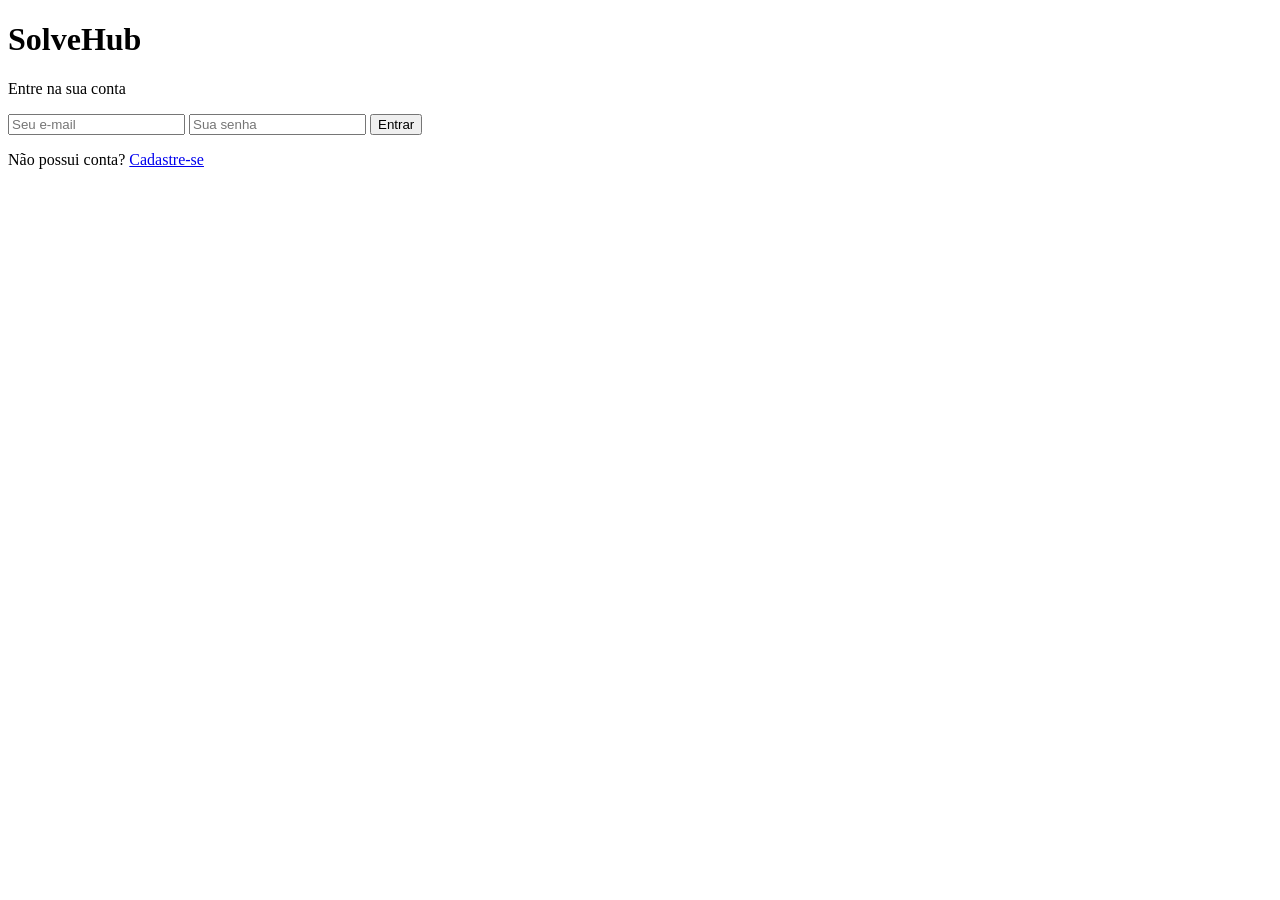
==== login.html @ 416723f2 "up" ====
<!DOCTYPE html>
<html lang="pt-BR">

<head>

<meta charset="UTF-8">

<meta name="viewport" content="width=device-width, initial-scale=1.0">

<title>Login - SolveHub</title>

<link rel="stylesheet" href="css/style.css">

</head>

<body>

<div class="login-container">

<div class="login-box">

<h1>SolveHub</h1>

<p>Entre na sua conta</p>

<form>

<input
type="email"
placeholder="Seu e-mail"
required>

<input
type="password"
placeholder="Sua senha"
required>

<button type="submit">
Entrar
</button>

</form>

<p>

Não possui conta?

<a href="cadastro.html">

Cadastre-se

</a>

</p>

</div>

</div>

</body>

</html>
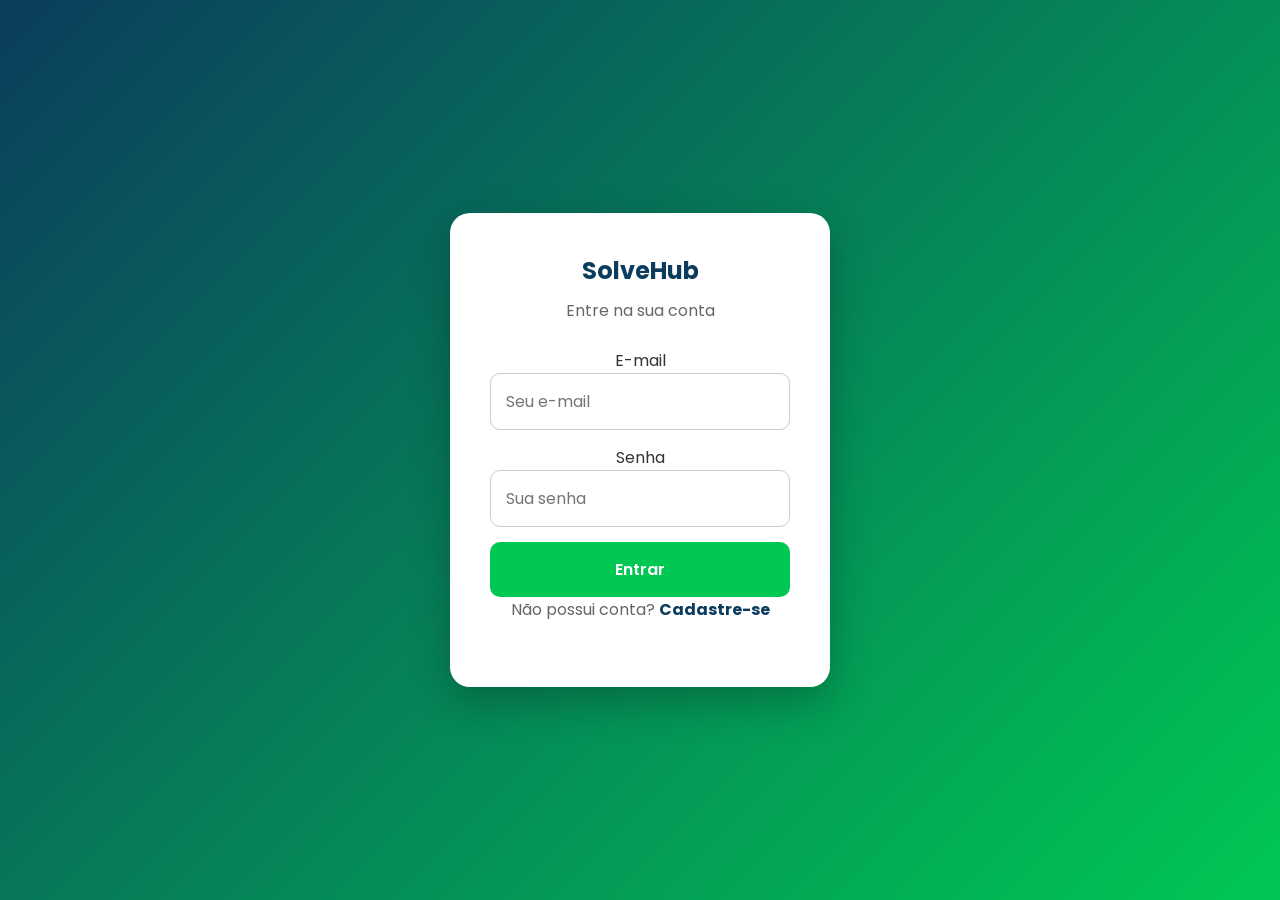
==== commit 0ea96764: "up" ====
--- a/login.html
+++ b/login.html
@@ -2,60 +2,53 @@
 <html lang="pt-BR">
 
 <head>
-
-<meta charset="UTF-8">
-
-<meta name="viewport" content="width=device-width, initial-scale=1.0">
-
-<title>Login - SolveHub</title>
-
-<link rel="stylesheet" href="css/style.css">
-
+    <meta charset="UTF-8">
+    <meta name="viewport" content="width=device-width, initial-scale=1.0">
+    <title>Login - SolveHub</title>
+    <link rel="stylesheet" href="css/style.css">
 </head>
 
 <body>
 
-<div class="login-container">
+    <main class="login-container">
+        <section class="login-box">
 
-<div class="login-box">
+            <h1>SolveHub</h1>
+            <p>Entre na sua conta</p>
 
-<h1>SolveHub</h1>
+            <form action="#" method="POST">
 
-<p>Entre na sua conta</p>
+                <label for="email">E-mail</label>
+                <input 
+                    id="email"
+                    type="email"
+                    name="email"
+                    placeholder="Seu e-mail"
+                    required>
 
-<form>
+                <label for="senha">Senha</label>
+                <input
+                    id="senha"
+                    type="password"
+                    name="senha"
+                    placeholder="Sua senha"
+                    required>
 
-<input
-type="email"
-placeholder="Seu e-mail"
-required>
+                <button type="submit">
+                    Entrar
+                </button>
 
-<input
-type="password"
-placeholder="Sua senha"
-required>
+            </form>
 
-<button type="submit">
-Entrar
-</button>
+            <p>
+                Não possui conta?
+                <a href="cadastro.html">
+                    Cadastre-se
+                </a>
+            </p>
 
-</form>
-
-<p>
-
-Não possui conta?
-
-<a href="cadastro.html">
-
-Cadastre-se
-
-</a>
-
-</p>
-
-</div>
-
-</div>
+        </section>
+    </main>
 
 </body>
 
--- a/css/style.css
+++ b/css/style.css
@@ -0,0 +1,593 @@
+/* =========================
+   CONFIGURAÇÕES GERAIS
+========================= */
+
+@import url('https://fonts.googleapis.com/css2?family=Poppins:wght@300;400;500;600;700&display=swap');
+
+:root{
+    --azul:#0B3C5D;
+    --verde:#00C853;
+    --verde-hover:#00b84a;
+    --cinza:#f5f7fb;
+    --texto:#333;
+    --branco:#ffffff;
+    --sombra:0 10px 30px rgba(0,0,0,.08);
+}
+
+
+*{
+    margin:0;
+    padding:0;
+    box-sizing:border-box;
+    font-family:'Poppins',sans-serif;
+}
+
+
+html{
+    scroll-behavior:smooth;
+}
+
+
+body{
+    background:linear-gradient(
+        to bottom,
+        #f8fbff,
+        #eef5ff
+    );
+    color:var(--texto);
+}
+
+
+/* =========================
+   HEADER / MENU
+========================= */
+
+
+header{
+
+    display:flex;
+    justify-content:space-between;
+    align-items:center;
+
+    padding:20px 8%;
+
+    background:var(--azul);
+
+    color:white;
+
+    position:sticky;
+    top:0;
+
+    z-index:1000;
+
+    box-shadow:0 5px 20px rgba(0,0,0,.15);
+
+}
+
+
+.logo h2{
+
+    color:var(--verde);
+
+    font-size:30px;
+
+}
+
+
+nav{
+
+    display:flex;
+
+    align-items:center;
+
+    gap:25px;
+
+}
+
+
+nav a{
+
+    color:white;
+
+    text-decoration:none;
+
+    font-weight:500;
+
+    position:relative;
+
+    transition:.3s;
+
+}
+
+
+nav a::after{
+
+    content:"";
+
+    position:absolute;
+
+    width:0;
+
+    height:2px;
+
+    background:var(--verde);
+
+    bottom:-5px;
+
+    left:0;
+
+    transition:.3s;
+
+}
+
+
+nav a:hover::after{
+
+    width:100%;
+
+}
+
+
+nav a:hover{
+
+    color:var(--verde);
+
+}
+
+
+.btn-menu{
+
+    background:var(--verde);
+
+    padding:10px 20px;
+
+    border-radius:8px;
+
+}
+
+
+/* =========================
+   HERO
+========================= */
+
+
+.hero{
+
+    min-height:85vh;
+
+    display:flex;
+
+    justify-content:space-between;
+
+    align-items:center;
+
+    gap:40px;
+
+    padding:80px 8%;
+
+}
+
+
+.hero-text{
+
+    max-width:600px;
+
+}
+
+
+.hero-text h1{
+
+    font-size:52px;
+
+    line-height:1.2;
+
+    color:var(--azul);
+
+    margin-bottom:20px;
+
+}
+
+
+.hero-text p{
+
+    font-size:18px;
+
+    line-height:1.7;
+
+    margin-bottom:35px;
+
+}
+
+
+.btn-principal{
+
+    display:inline-block;
+
+    background:var(--verde);
+
+    color:white;
+
+    padding:15px 35px;
+
+    border-radius:12px;
+
+    text-decoration:none;
+
+    font-weight:600;
+
+    transition:.3s;
+
+}
+
+
+.btn-principal:hover{
+
+    background:var(--verde-hover);
+
+    transform:translateY(-5px);
+
+    box-shadow:0 10px 20px rgba(0,200,83,.3);
+
+}
+
+
+.hero-img img{
+
+    width:450px;
+
+    max-width:100%;
+
+}
+
+
+/* =========================
+   SEÇÕES
+========================= */
+
+
+.como,
+.vantagens{
+
+    padding:80px 8%;
+
+    text-align:center;
+
+}
+
+
+.como h2,
+.vantagens h2{
+
+    font-size:36px;
+
+    color:var(--azul);
+
+    margin-bottom:40px;
+
+}
+
+
+
+/* =========================
+   CARDS
+========================= */
+
+
+.cards{
+
+    display:flex;
+
+    justify-content:center;
+
+    gap:25px;
+
+    flex-wrap:wrap;
+
+}
+
+
+.card{
+
+    background:white;
+
+    width:300px;
+
+    padding:35px;
+
+    border-radius:18px;
+
+    box-shadow:var(--sombra);
+
+    transition:.3s;
+
+}
+
+
+.card:hover{
+
+    transform:translateY(-10px);
+
+    box-shadow:0 20px 40px rgba(0,0,0,.12);
+
+}
+
+
+.card h3{
+
+    color:var(--verde);
+
+    margin-bottom:15px;
+
+}
+
+
+
+/* =========================
+   GRID
+========================= */
+
+
+.grid{
+
+    display:grid;
+
+    grid-template-columns:
+    repeat(auto-fit,minmax(250px,1fr));
+
+    gap:25px;
+
+}
+
+
+.grid div{
+
+    background:white;
+
+    padding:30px;
+
+    border-radius:15px;
+
+    box-shadow:var(--sombra);
+
+    transition:.3s;
+
+}
+
+
+.grid div:hover{
+
+    transform:scale(1.05);
+
+}
+
+
+
+/* =========================
+   LOGIN / CADASTRO
+========================= */
+
+
+.login-container{
+
+    min-height:100vh;
+
+    display:flex;
+
+    justify-content:center;
+
+    align-items:center;
+
+    background:
+    linear-gradient(
+        135deg,
+        var(--azul),
+        var(--verde)
+    );
+
+}
+
+
+.login-box{
+
+    background:white;
+
+    width:380px;
+
+    padding:40px;
+
+    border-radius:20px;
+
+    box-shadow:
+    0 15px 40px rgba(0,0,0,.25);
+
+    text-align:center;
+
+}
+
+
+.login-box h1{
+
+    color:var(--azul);
+
+    margin-bottom:10px;
+
+}
+
+
+.login-box p{
+
+    color:#666;
+
+    margin-bottom:25px;
+
+}
+
+
+.login-box input,
+select{
+
+    width:100%;
+
+    padding:15px;
+
+    margin-bottom:15px;
+
+    border-radius:10px;
+
+    border:1px solid #ccc;
+
+    font-size:16px;
+
+    transition:.3s;
+
+}
+
+
+.login-box input:focus,
+select:focus{
+
+    outline:none;
+
+    border-color:var(--verde);
+
+    box-shadow:
+    0 0 10px rgba(0,200,83,.3);
+
+}
+
+
+.login-box button{
+
+    width:100%;
+
+    padding:15px;
+
+    background:var(--verde);
+
+    color:white;
+
+    border:none;
+
+    border-radius:10px;
+
+    cursor:pointer;
+
+    font-size:16px;
+
+    font-weight:600;
+
+    transition:.3s;
+
+}
+
+
+.login-box button:hover{
+
+    background:var(--verde-hover);
+
+}
+
+
+.login-box a{
+
+    color:var(--azul);
+
+    font-weight:bold;
+
+    text-decoration:none;
+
+}
+
+
+
+/* =========================
+   FOOTER
+========================= */
+
+
+footer{
+
+    background:var(--azul);
+
+    color:white;
+
+    text-align:center;
+
+    padding:30px;
+
+}
+
+
+
+/* =========================
+   RESPONSIVIDADE
+========================= */
+
+
+@media(max-width:900px){
+
+
+header{
+
+    flex-direction:column;
+
+    gap:20px;
+
+}
+
+
+nav{
+
+    flex-wrap:wrap;
+
+    justify-content:center;
+
+}
+
+
+.hero{
+
+    flex-direction:column;
+
+    text-align:center;
+
+}
+
+
+.hero-text h1{
+
+    font-size:38px;
+
+}
+
+
+.hero-img img{
+
+    width:320px;
+
+}
+
+
+}
+
+
+@media(max-width:450px){
+
+
+.login-box{
+
+    width:90%;
+
+    padding:30px;
+
+}
+
+
+.hero-text h1{
+
+    font-size:32px;
+
+}
+
+
+}
